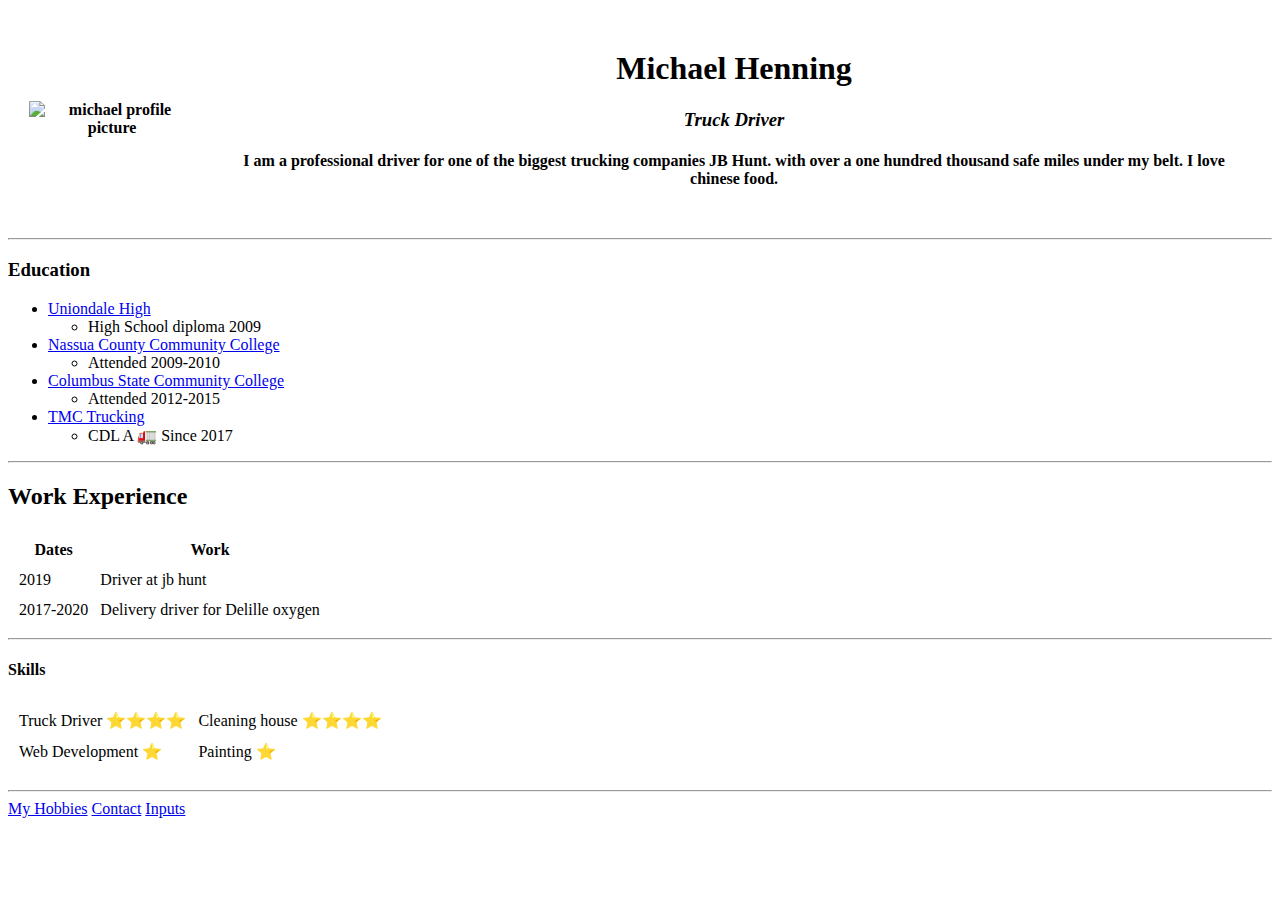
==== index.html @ 899d659f "Update index.html" ====
<!DOCTYPE html>

<head>
    <meta charset="utf-8">
    <title> 🍑Michael PS</title>

</head>

<body>
    <table cellspacing="20">
        <tr>
            <th><img src="cv/michael pp.jpg" alt="michael profile picture"></th>
            <th>
                <h1>Michael Henning</h1>
                <h3><em>Truck Driver</em> </h3>
                <h4> I am a professional driver for one of the biggest trucking companies JB Hunt. with over a one
                    hundred thousand safe miles under my belt. I love chinese food.</h4>
            </th>
        </tr>
    </table>


    <hr>
    <h3>
        Education
    </h3>
    <ul>
        <li><a href="https://uhs.uniondaleschools.org/">Uniondale High</a>
            <ul>
                <li>
                    High School diploma 2009
                </li>
            </ul>
        </li>
        <li><a href="https://www.ncc.edu/">Nassua County Community College</a>
            <ul>
                <li>
                    Attended 2009-2010
                </li>
            </ul>
        </li>
        <li><a href="https://www.cscc.edu/">Columbus State Community College</a>
            <ul>
                <li>
                    Attended 2012-2015
                </li>
            </ul>
        </li>
        <li><a
                href="https://tmcjobs.com/company-driver-flatbed-regional/76?gclid=Cj0KCQiAz9ieBhCIARIsACB0oGIW5clwJU_R1owIOj1ISr4caqsT2nPnKBHXkQZcLqgbIS7v4kWDEykaAifKEALw_wcB">TMC
                Trucking</a>
            <ul>
                <li>
                    CDL A 🚛 Since 2017
                </li>
            </ul>
        </li>

    </ul>
    <hr>
    <h2>Work Experience</h2>
    <table cellspacing="10">
        <thead>
            <tr>
                <th>Dates</th>
                <th>Work</th>
            </tr>
        </thead>
        <tr>
            <td>2019</td>
            <td>Driver at jb hunt</td>
        </tr>
        <tr>
            <td>2017-2020</td>
            <td>Delivery driver for Delille oxygen</td>
        </tr>

    </table>

    <hr>

    <h4>Skills</h4>



    <table cellspacing="10">

        <tr>
            <td>Truck Driver ⭐⭐⭐⭐</td>
            <td>Cleaning house ⭐⭐⭐⭐</td>
        </tr>
        <tr>
            <td>Web Development ⭐</td>
            <td>Painting ⭐</td>
        </tr>
        </tr>
        <tr>

        </tr>
    </table>

    </tr>

    </table>
    <hr>



</body>
<footer>
    <a href="hobbies.html">My Hobbies</a>
    <a href="contact.html">Contact</a>
    <a href="inputs.html">Inputs</a>
</footer>

</html>
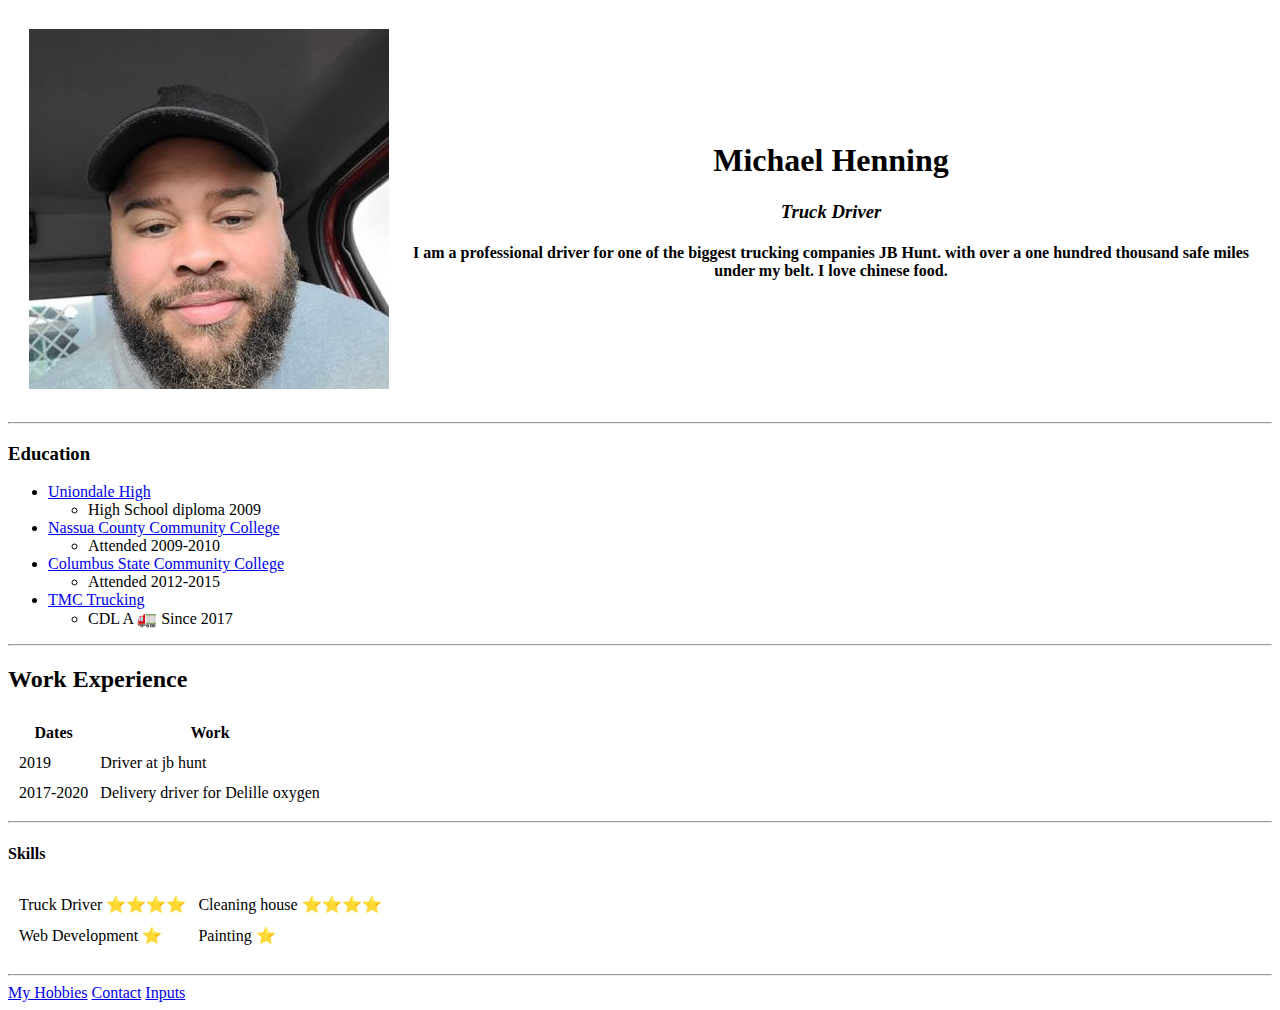
==== commit d08fa1f1: "Update index.html" ====
--- a/index.html
+++ b/index.html
@@ -9,7 +9,7 @@
 <body>
     <table cellspacing="20">
         <tr>
-            <th><img src="cv/michael pp.jpg" alt="michael profile picture"></th>
+            <th><img src="michael pp.jpg" alt="michael profile picture"></th>
             <th>
                 <h1>Michael Henning</h1>
                 <h3><em>Truck Driver</em> </h3>
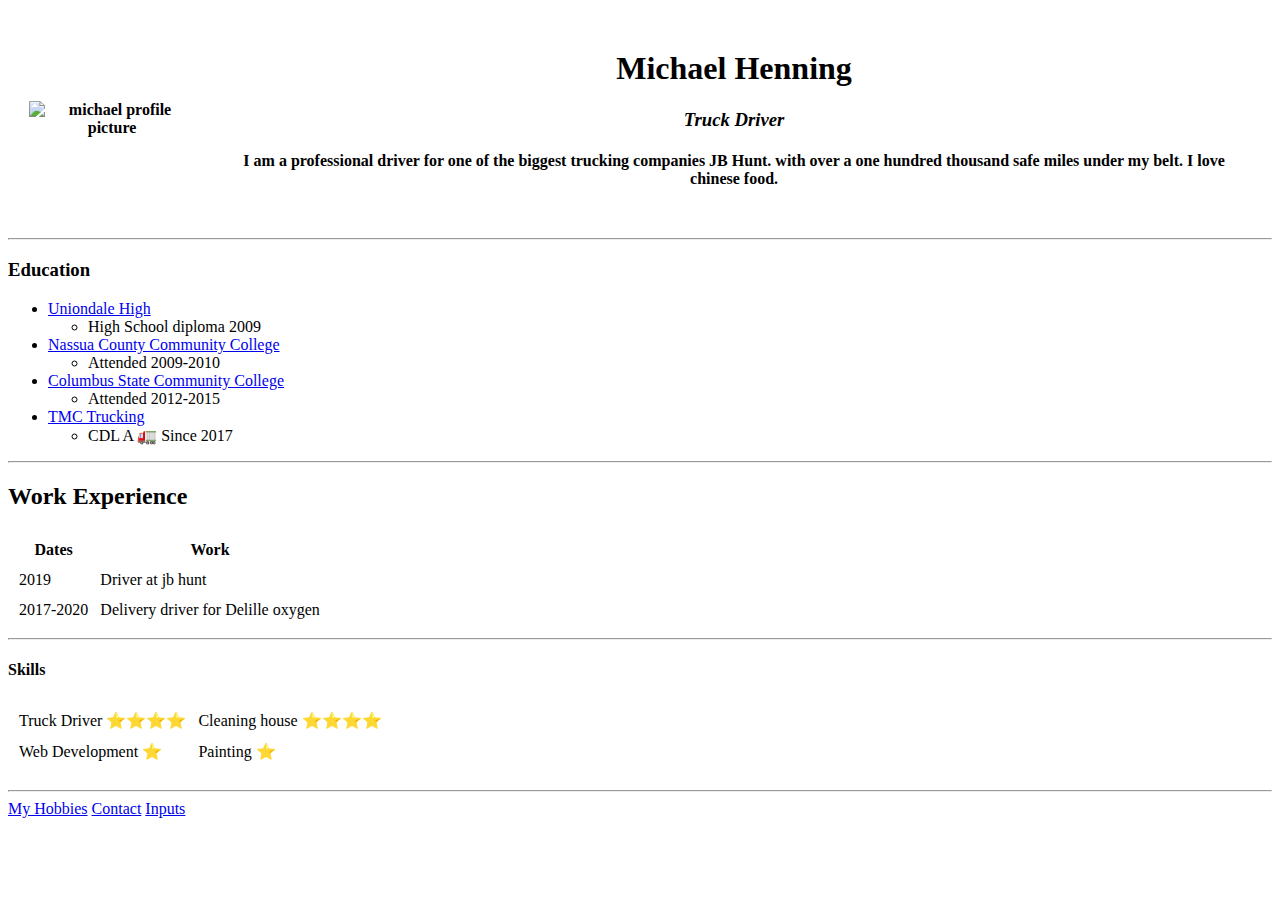
==== commit dff9f433: "Update index.html" ====
--- a/index.html
+++ b/index.html
@@ -9,7 +9,7 @@
 <body>
     <table cellspacing="20">
         <tr>
-            <th><img src="michael pp.jpg" alt="michael profile picture"></th>
+            <th><img src="cv/michael pp.jpg" alt="michael profile picture"></th>
             <th>
                 <h1>Michael Henning</h1>
                 <h3><em>Truck Driver</em> </h3>
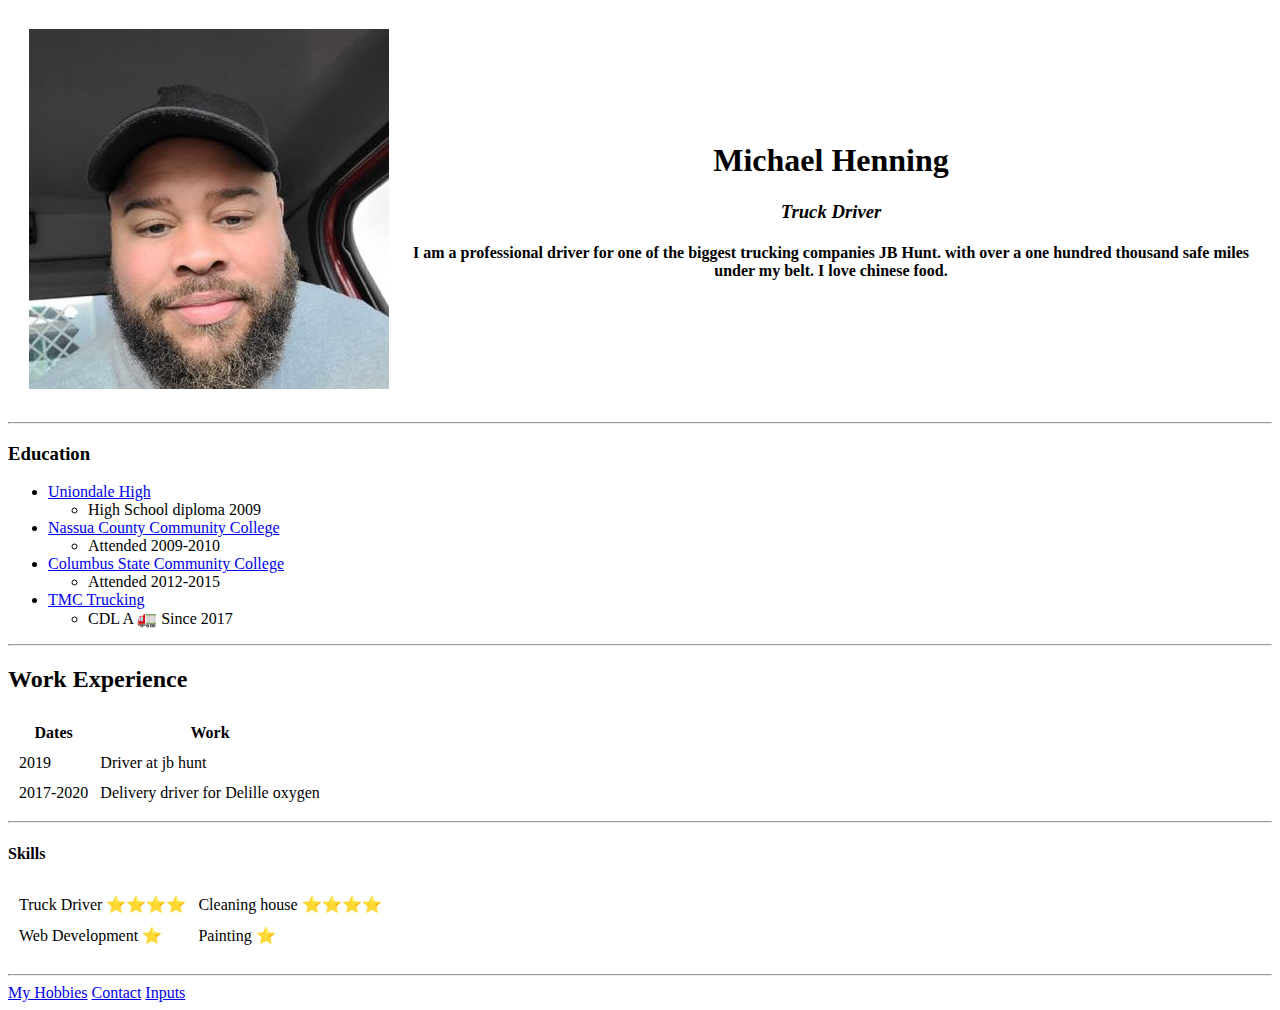
==== commit d9c0b01b: "Update index.html" ====
--- a/index.html
+++ b/index.html
@@ -9,7 +9,7 @@
 <body>
     <table cellspacing="20">
         <tr>
-            <th><img src="cv/michael pp.jpg" alt="michael profile picture"></th>
+            <th><img src="/michael pp.jpg" alt="michael profile picture"></th>
             <th>
                 <h1>Michael Henning</h1>
                 <h3><em>Truck Driver</em> </h3>
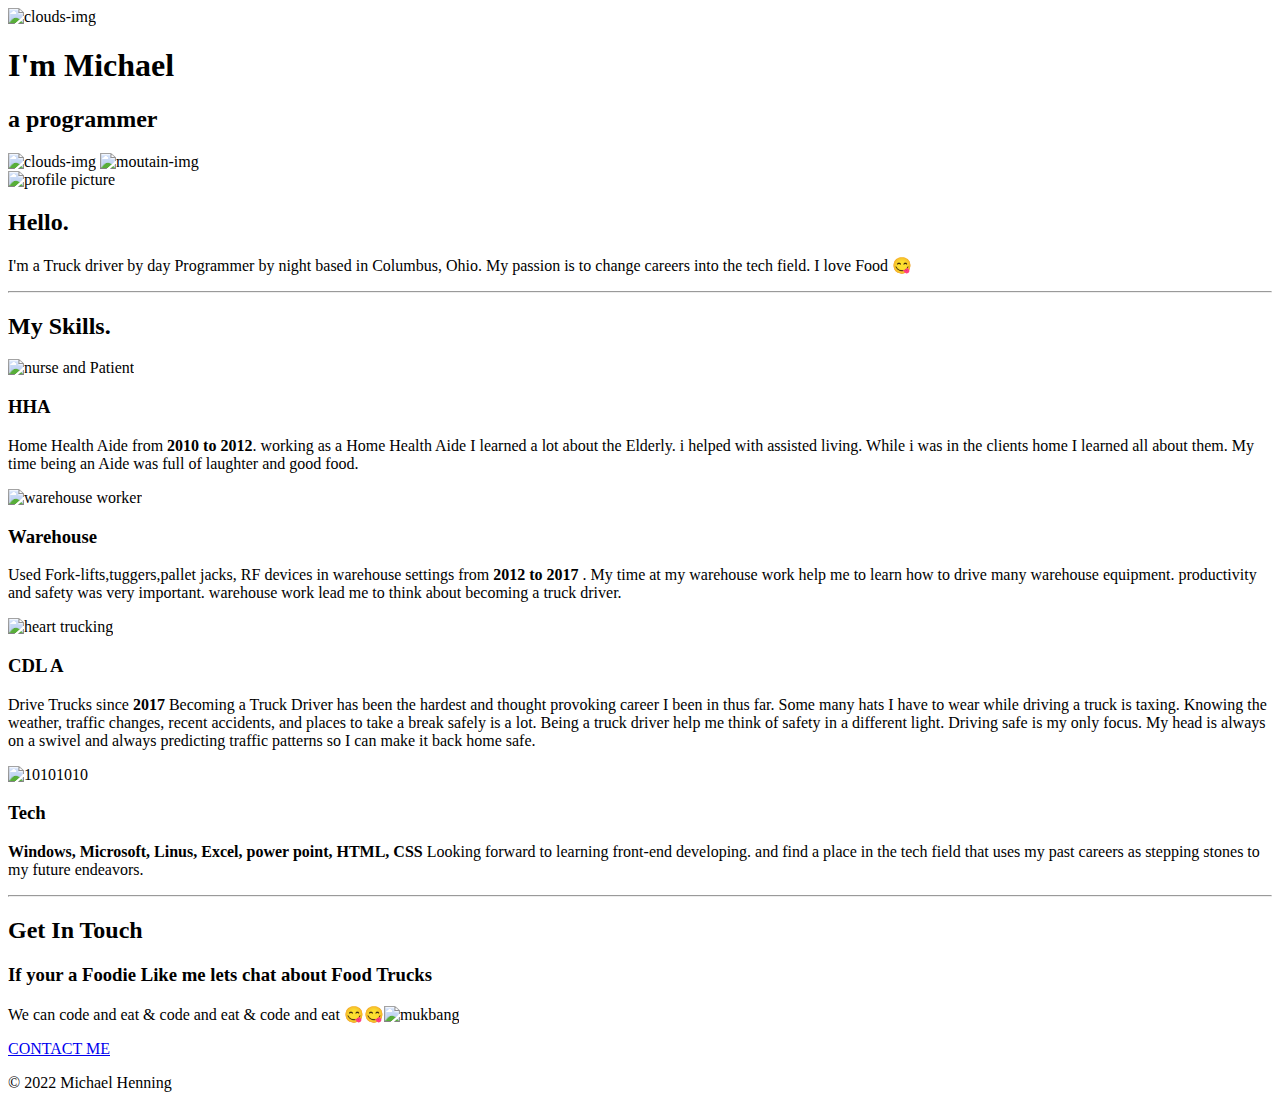
==== commit 05468488: "my website" ====
--- a/index.html
+++ b/index.html
@@ -1,116 +1,106 @@
 <!DOCTYPE html>
+<html>
 
 <head>
     <meta charset="utf-8">
-    <title> 🍑Michael PS</title>
-
+    <title>Michael Henning</title>
+    <link rel="stylesheet" type="text/css" href="css/styles.css">
+    <link rel="icon" href="favicon.ico">
+    <link rel="preconnect" href="https://fonts.googleapis.com">
+    <link rel="preconnect" href="https://fonts.gstatic.com" crossorigin>
+    <link href="https://fonts.googleapis.com/css2?family=Merriweather&family=Montserrat&family=Sacramento&display=swap"
+        rel="stylesheet">
 </head>
-
-<body>
-    <table cellspacing="20">
-        <tr>
-            <th><img src="/michael pp.jpg" alt="michael profile picture"></th>
-            <th>
-                <h1>Michael Henning</h1>
-                <h3><em>Truck Driver</em> </h3>
-                <h4> I am a professional driver for one of the biggest trucking companies JB Hunt. with over a one
-                    hundred thousand safe miles under my belt. I love chinese food.</h4>
-            </th>
-        </tr>
-    </table>
-
-
-    <hr>
-    <h3>
-        Education
-    </h3>
-    <ul>
-        <li><a href="https://uhs.uniondaleschools.org/">Uniondale High</a>
-            <ul>
-                <li>
-                    High School diploma 2009
-                </li>
-            </ul>
-        </li>
-        <li><a href="https://www.ncc.edu/">Nassua County Community College</a>
-            <ul>
-                <li>
-                    Attended 2009-2010
-                </li>
-            </ul>
-        </li>
-        <li><a href="https://www.cscc.edu/">Columbus State Community College</a>
-            <ul>
-                <li>
-                    Attended 2012-2015
-                </li>
-            </ul>
-        </li>
-        <li><a
-                href="https://tmcjobs.com/company-driver-flatbed-regional/76?gclid=Cj0KCQiAz9ieBhCIARIsACB0oGIW5clwJU_R1owIOj1ISr4caqsT2nPnKBHXkQZcLqgbIS7v4kWDEykaAifKEALw_wcB">TMC
-                Trucking</a>
-            <ul>
-                <li>
-                    CDL A 🚛 Since 2017
-                </li>
-            </ul>
-        </li>
-
-    </ul>
-    <hr>
-    <h2>Work Experience</h2>
-    <table cellspacing="10">
-        <thead>
-            <tr>
-                <th>Dates</th>
-                <th>Work</th>
-            </tr>
-        </thead>
-        <tr>
-            <td>2019</td>
-            <td>Driver at jb hunt</td>
-        </tr>
-        <tr>
-            <td>2017-2020</td>
-            <td>Delivery driver for Delille oxygen</td>
-        </tr>
-
-    </table>
-
-    <hr>
-
-    <h4>Skills</h4>
 
 
 
-    <table cellspacing="10">
+<body>
+    <div class="top-container">
+        <img class="top-cloud" src="images/cloud.png" alt="clouds-img">
+        <h1>I'm Michael</h1>
+        <h2>a programmer</h2>
+        <img class="bottom-cloud" src="images/cloud.png" alt="clouds-img">
+        <img src="images/mountain.png" alt="moutain-img">
 
-        <tr>
-            <td>Truck Driver ⭐⭐⭐⭐</td>
-            <td>Cleaning house ⭐⭐⭐⭐</td>
-        </tr>
-        <tr>
-            <td>Web Development ⭐</td>
-            <td>Painting ⭐</td>
-        </tr>
-        </tr>
-        <tr>
 
-        </tr>
-    </table>
+    </div>
 
-    </tr>
+    <div class="middle-container">
+        <div class="profile">
+            <img class="profile-pic" src="images/michael pp.jpg" alt="profile picture">
+            <h2>Hello.</h2>
+            <p class="intro">I'm a Truck driver by day Programmer by night based in Columbus, Ohio. My passion is to
+                change careers
+                into the tech field. I love Food 😋
+            </p>
+        </div>
+        <hr>
+        <div class="skills">
+            <h2>My Skills.</h2>
+            <div class="skill-row">
+                <img class="skill-pic" src="images/HHA giphy.gif" alt="nurse and Patient">
+                <h3>HHA</h3>
+                <p>Home Health Aide from <strong>2010 to 2012</strong>. working as a Home Health Aide I learned a lot
+                    about the Elderly. i helped with assisted living. While i was in the clients home I learned all
+                    about them. My time being an Aide was full of laughter and good food.</p>
+            </div>
+            <div class="skill-row">
+                <img class="skill-pic2" src="images/warehouse giphy.gif" alt="warehouse worker">
+                <h3>Warehouse</h3>
+                <p>
+                    Used Fork-lifts,tuggers,pallet jacks, RF devices in warehouse settings from
+                    <strong>
+                        2012 to 2017
+                    </strong>. My time at my warehouse work help me to learn how to drive many warehouse equipment.
+                    productivity and safety was very important. warehouse work lead me to think about becoming a truck
+                    driver.
+                </p>
+            </div>
+            <div class="skill-row">
+                <img class="skill-pic" src="images/love trucking giphy.gif" alt="heart trucking">
+                <h3>CDL A</h3>
+                <p> Drive Trucks since
+                    <strong>
+                        2017
+                    </strong>
+                    Becoming a Truck Driver has been the hardest and thought provoking career I been in thus far. Some
+                    many hats I have to wear while driving a truck is taxing. Knowing the weather, traffic changes,
+                    recent accidents, and places to take a break safely is a lot. Being a truck driver help me think of
+                    safety in a different light. Driving safe is my only focus. My head is always on a swivel and always
+                    predicting traffic patterns so I can make it back home safe.
+                </p>
+            </div>
+            <div class="skill-row">
+                <img class="skill-pic2" src="images/10110giphy.gif" alt="10101010">
+                <h3>Tech</h3>
+                <p>
+                    <strong>
+                        Windows, Microsoft, Linus, Excel, power point, HTML, CSS
+                    </strong>
+                    Looking forward to learning
+                    front-end developing. and find a place in the tech field that uses my past careers as stepping
+                    stones to my future endeavors.
+                </p>
+            </div>
+        </div>
 
-    </table>
+    </div>
     <hr>
+    <div class="contact-me">
+        <h2>Get In Touch</h2>
+        <h3>If your a Foodie Like me lets chat about Food Trucks</h3>
+        <p>We can code and eat & code and eat & code and eat 😋😋<img class="mukbang" src="images/mukbang giphy.gif"
+                alt="mukbang"> </p>
+        <a class="btn" href="mailto:mikie9092@gmail.com">CONTACT ME</a>
+    </div>
+    <div class="bottom-container">
+        <p class="copyright">© 2022 Michael Henning</p>
+    </div>
+
+    </div>
+
+</body>
 
 
 
-</body>
-<footer>
-    <a href="hobbies.html">My Hobbies</a>
-    <a href="contact.html">Contact</a>
-    <a href="inputs.html">Inputs</a>
-</footer>
-
-</html>
+</html>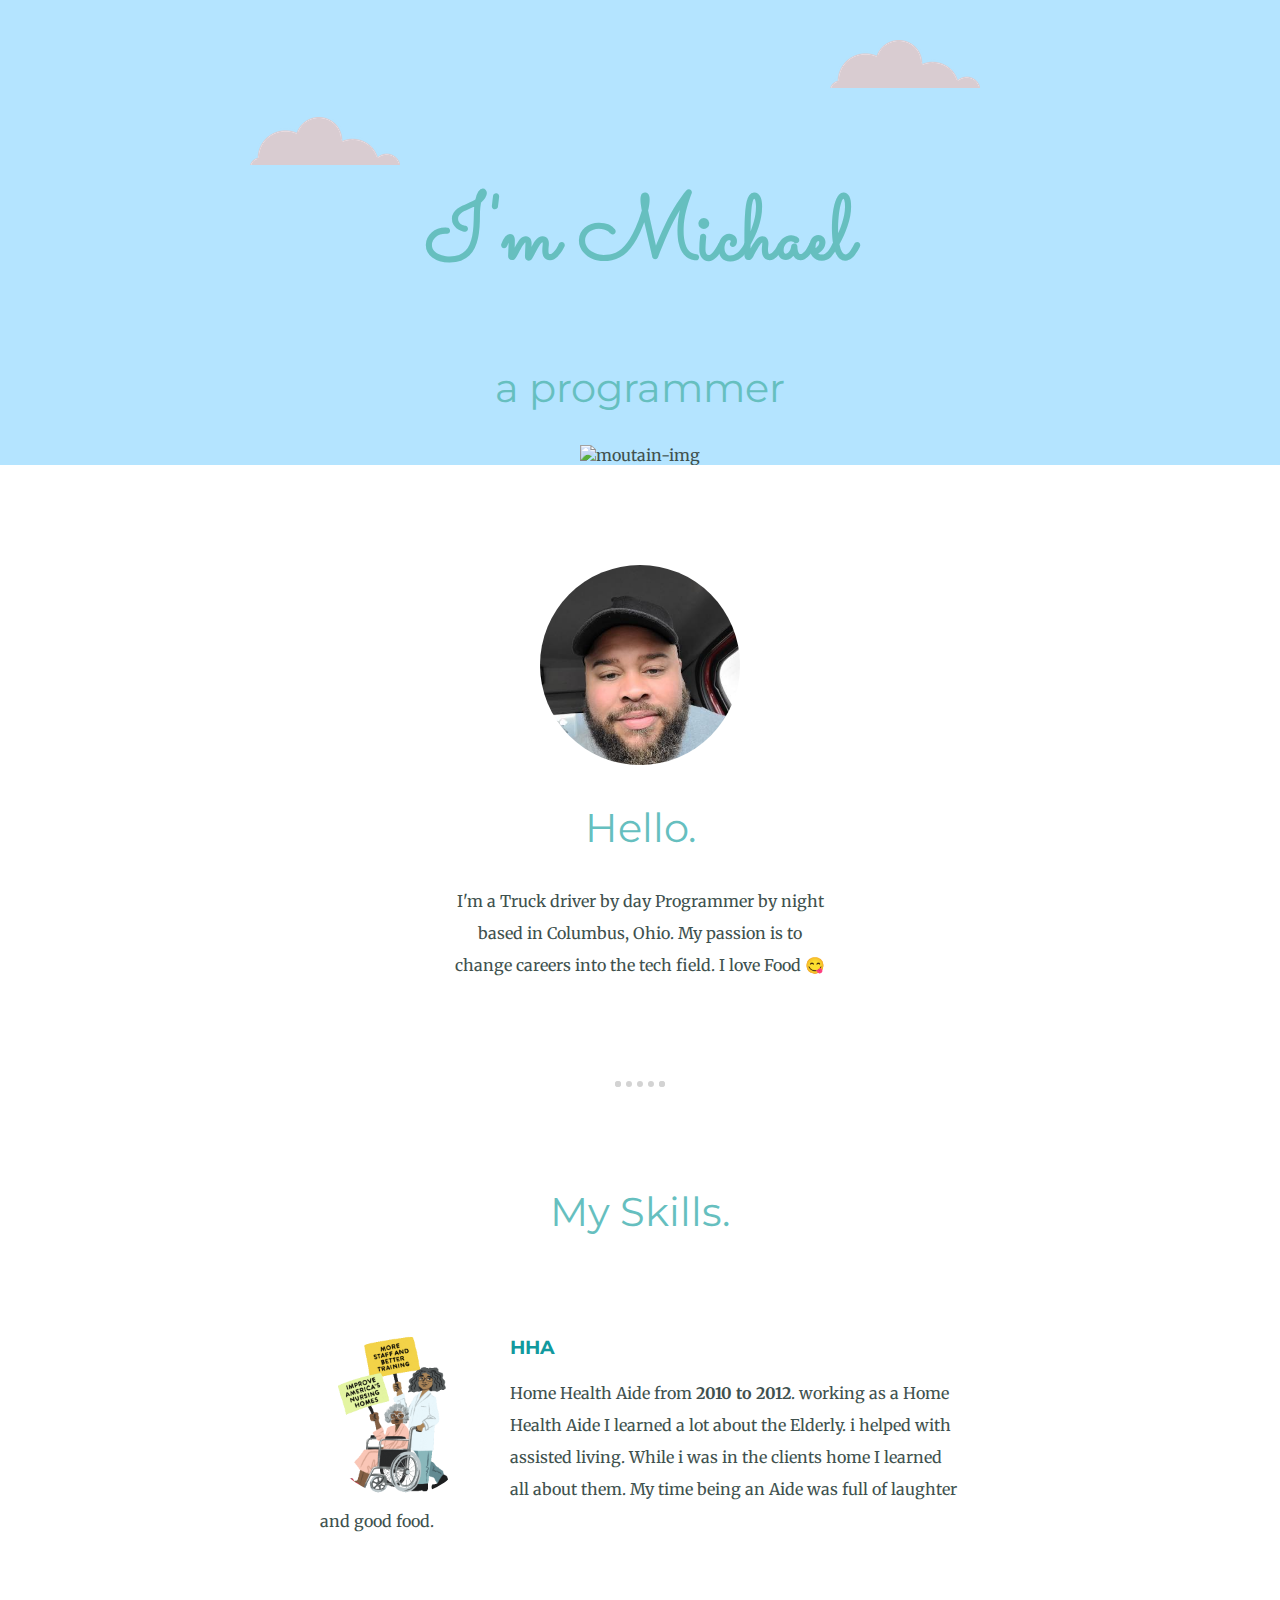
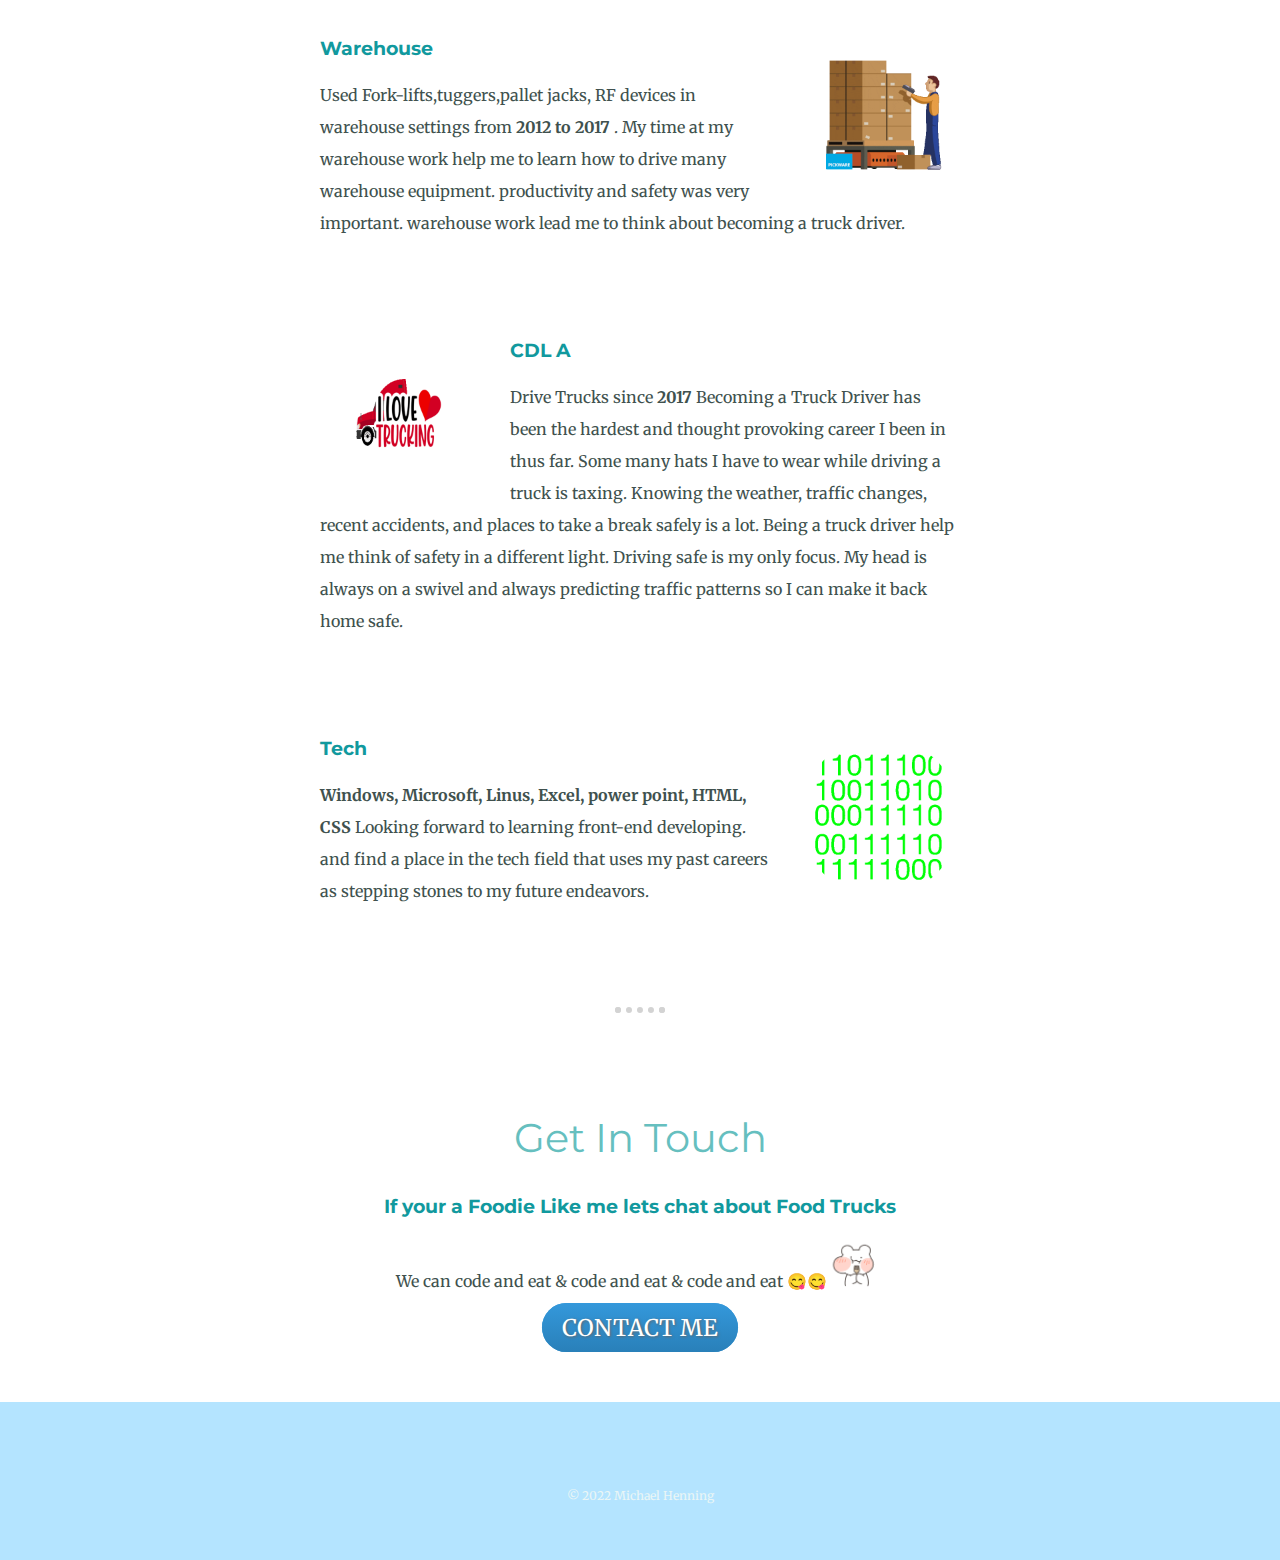
==== commit c458890c: "Update index.html" ====
--- a/index.html
+++ b/index.html
@@ -4,7 +4,7 @@
 <head>
     <meta charset="utf-8">
     <title>Michael Henning</title>
-    <link rel="stylesheet" type="text/css" href="css/styles.css">
+    <link rel="stylesheet" type="text/css" href="styles.css">
     <link rel="icon" href="favicon.ico">
     <link rel="preconnect" href="https://fonts.googleapis.com">
     <link rel="preconnect" href="https://fonts.gstatic.com" crossorigin>
@@ -16,10 +16,10 @@
 
 <body>
     <div class="top-container">
-        <img class="top-cloud" src="images/cloud.png" alt="clouds-img">
+        <img class="top-cloud" src="cloud.png" alt="clouds-img">
         <h1>I'm Michael</h1>
         <h2>a programmer</h2>
-        <img class="bottom-cloud" src="images/cloud.png" alt="clouds-img">
+        <img class="bottom-cloud" src="cloud.png" alt="clouds-img">
         <img src="images/mountain.png" alt="moutain-img">
 
 
@@ -27,7 +27,7 @@
 
     <div class="middle-container">
         <div class="profile">
-            <img class="profile-pic" src="images/michael pp.jpg" alt="profile picture">
+            <img class="profile-pic" src="michael pp.jpg" alt="profile picture">
             <h2>Hello.</h2>
             <p class="intro">I'm a Truck driver by day Programmer by night based in Columbus, Ohio. My passion is to
                 change careers
@@ -38,14 +38,14 @@
         <div class="skills">
             <h2>My Skills.</h2>
             <div class="skill-row">
-                <img class="skill-pic" src="images/HHA giphy.gif" alt="nurse and Patient">
+                <img class="skill-pic" src="HHA giphy.gif" alt="nurse and Patient">
                 <h3>HHA</h3>
                 <p>Home Health Aide from <strong>2010 to 2012</strong>. working as a Home Health Aide I learned a lot
                     about the Elderly. i helped with assisted living. While i was in the clients home I learned all
                     about them. My time being an Aide was full of laughter and good food.</p>
             </div>
             <div class="skill-row">
-                <img class="skill-pic2" src="images/warehouse giphy.gif" alt="warehouse worker">
+                <img class="skill-pic2" src="warehouse giphy.gif" alt="warehouse worker">
                 <h3>Warehouse</h3>
                 <p>
                     Used Fork-lifts,tuggers,pallet jacks, RF devices in warehouse settings from
@@ -57,7 +57,7 @@
                 </p>
             </div>
             <div class="skill-row">
-                <img class="skill-pic" src="images/love trucking giphy.gif" alt="heart trucking">
+                <img class="skill-pic" src="love trucking giphy.gif" alt="heart trucking">
                 <h3>CDL A</h3>
                 <p> Drive Trucks since
                     <strong>
@@ -71,7 +71,7 @@
                 </p>
             </div>
             <div class="skill-row">
-                <img class="skill-pic2" src="images/10110giphy.gif" alt="10101010">
+                <img class="skill-pic2" src="10110giphy.gif" alt="10101010">
                 <h3>Tech</h3>
                 <p>
                     <strong>
@@ -89,7 +89,7 @@
     <div class="contact-me">
         <h2>Get In Touch</h2>
         <h3>If your a Foodie Like me lets chat about Food Trucks</h3>
-        <p>We can code and eat & code and eat & code and eat 😋😋<img class="mukbang" src="images/mukbang giphy.gif"
+        <p>We can code and eat & code and eat & code and eat 😋😋<img class="mukbang" src="mukbang giphy.gif"
                 alt="mukbang"> </p>
         <a class="btn" href="mailto:mikie9092@gmail.com">CONTACT ME</a>
     </div>
@@ -103,4 +103,4 @@
 
 
 
-</html>+</html>
--- a/styles.css
+++ b/styles.css
@@ -0,0 +1,176 @@
+hr{
+    border: dotted #eaf6f6 6px;
+    border-bottom: none;
+    border-color: lightgray;
+    width: 3%;
+    margin: 100px auto;
+    
+}
+body{
+    margin:0;
+    text-align: center;
+    font-family: 'Merriweather', serif;
+    color: #40514e;
+}
+h1{
+    margin: 50px auto 0 auto;
+    font-family: 'Sacramento', cursive;
+    font-size: 5.625rem;
+    color: #66BFBF;
+    line-height: 2;
+}
+h2{
+    font-family: 'Montserrat', sans-serif; 
+    font-size: 2.5rem;
+    color: #66BFBF;
+    font-weight: normal;
+}
+h3{
+    font-family: 'Montserrat', sans-serif;
+    color: #11999E;
+}
+p{
+    line-height: 2; 
+}
+
+
+a{
+    color:#11999E ;
+}
+.top-container{
+    position: relative;
+    padding-top: 100px;
+    background-color:#B4E4FF;
+}
+.profile-pic{
+   border-radius: 50%;
+   -webkit-border-radius: 50%;
+   -moz-border-radius: 50%;
+   -ms-border-radius: 50%;
+   -o-border-radius: 50%;
+   height:200px;
+}
+.skill-row{
+    width: 50%;
+   margin: 100px auto 100px auto;
+   text-align: left;
+   
+   
+}
+.skill-pic{
+    border-radius: 50%;
+    -webkit-border-radius: 50%;
+    -moz-border-radius: 50%;
+    -ms-border-radius: 50%;
+    -o-border-radius: 50%;
+    width: 25%;
+    float: left;
+    margin-right: 30px;
+}
+.skill-pic2{
+    border-radius: 50%;
+    -webkit-border-radius: 50%;
+    -moz-border-radius: 50%;
+    -ms-border-radius: 50%;
+    -o-border-radius: 50%;
+    width: 25%;
+    float: right;
+    margin-left: 30px;
+    
+}
+
+.mukbang{
+    height: 50px;
+}
+.bottom-cloud{
+    position: absolute;
+    left:250px;
+    bottom: 300px;
+}
+.top-cloud{
+    position: absolute;
+    right:300px;
+    top: 40px;
+
+
+}
+.contact-me{
+    width: 40%;
+    margin: 40px auto 60px;
+}
+
+.btn {
+    background: #3498db;
+    background-image: -webkit-linear-gradient(top, #3498db, #2980b9);
+    background-image: -moz-linear-gradient(top, #3498db, #2980b9);
+    background-image: -ms-linear-gradient(top, #3498db, #2980b9);
+    background-image: -o-linear-gradient(top, #3498db, #2980b9);
+    background-image: linear-gradient(to bottom, #3498db, #2980b9);
+    -webkit-border-radius: 28;
+    -moz-border-radius: 28;
+    border-radius: 28px;
+    text-shadow: 1px 1px 3px #666666;
+    font-family: 'Merriweather', serif;
+    color: #ffffff;
+    font-size: 23px;
+    padding: 10px 20px 10px 20px;
+    text-decoration: none;
+  }
+  
+  .btn:hover {
+    background: #3cb0fd;
+    background-image: -webkit-linear-gradient(top, #3cb0fd, #3498db);
+    background-image: -moz-linear-gradient(top, #3cb0fd, #3498db);
+    background-image: -ms-linear-gradient(top, #3cb0fd, #3498db);
+    background-image: -o-linear-gradient(top, #3cb0fd, #3498db);
+    background-image: linear-gradient(to bottom, #3cb0fd, #3498db);
+    text-decoration: none;
+  }
+.middle-container{
+    margin: 100px 0;
+    
+}
+.bottom-container{
+    background-color: #B4E4FF;
+    padding: 50px 0 20px;
+}
+.copyright{
+    color: #eaf6f6;
+    font-size: 0.75rem;
+    padding: 20px 0;
+}
+.intro{
+    width: 30%;
+    margin: auto;
+}
+
+
+
+
+/******challange****/
+/**
+.top-container{
+    border:black solid 10px;
+    background-color: #FFD4D4;
+    padding:20px;
+    height:200px;
+    width:200px;
+   
+}
+.middle-container{
+    border:solid black 20px;
+    background-color: #FFFFE8;
+    height:200px;
+    width:200px;
+    margin-left:260px;
+   
+}
+.bottom-container{
+    border:solid black 10px;
+    background-color: #CDE990;
+    height:200px;
+    width:200px;
+    margin-left: 500px;
+   
+}
+**/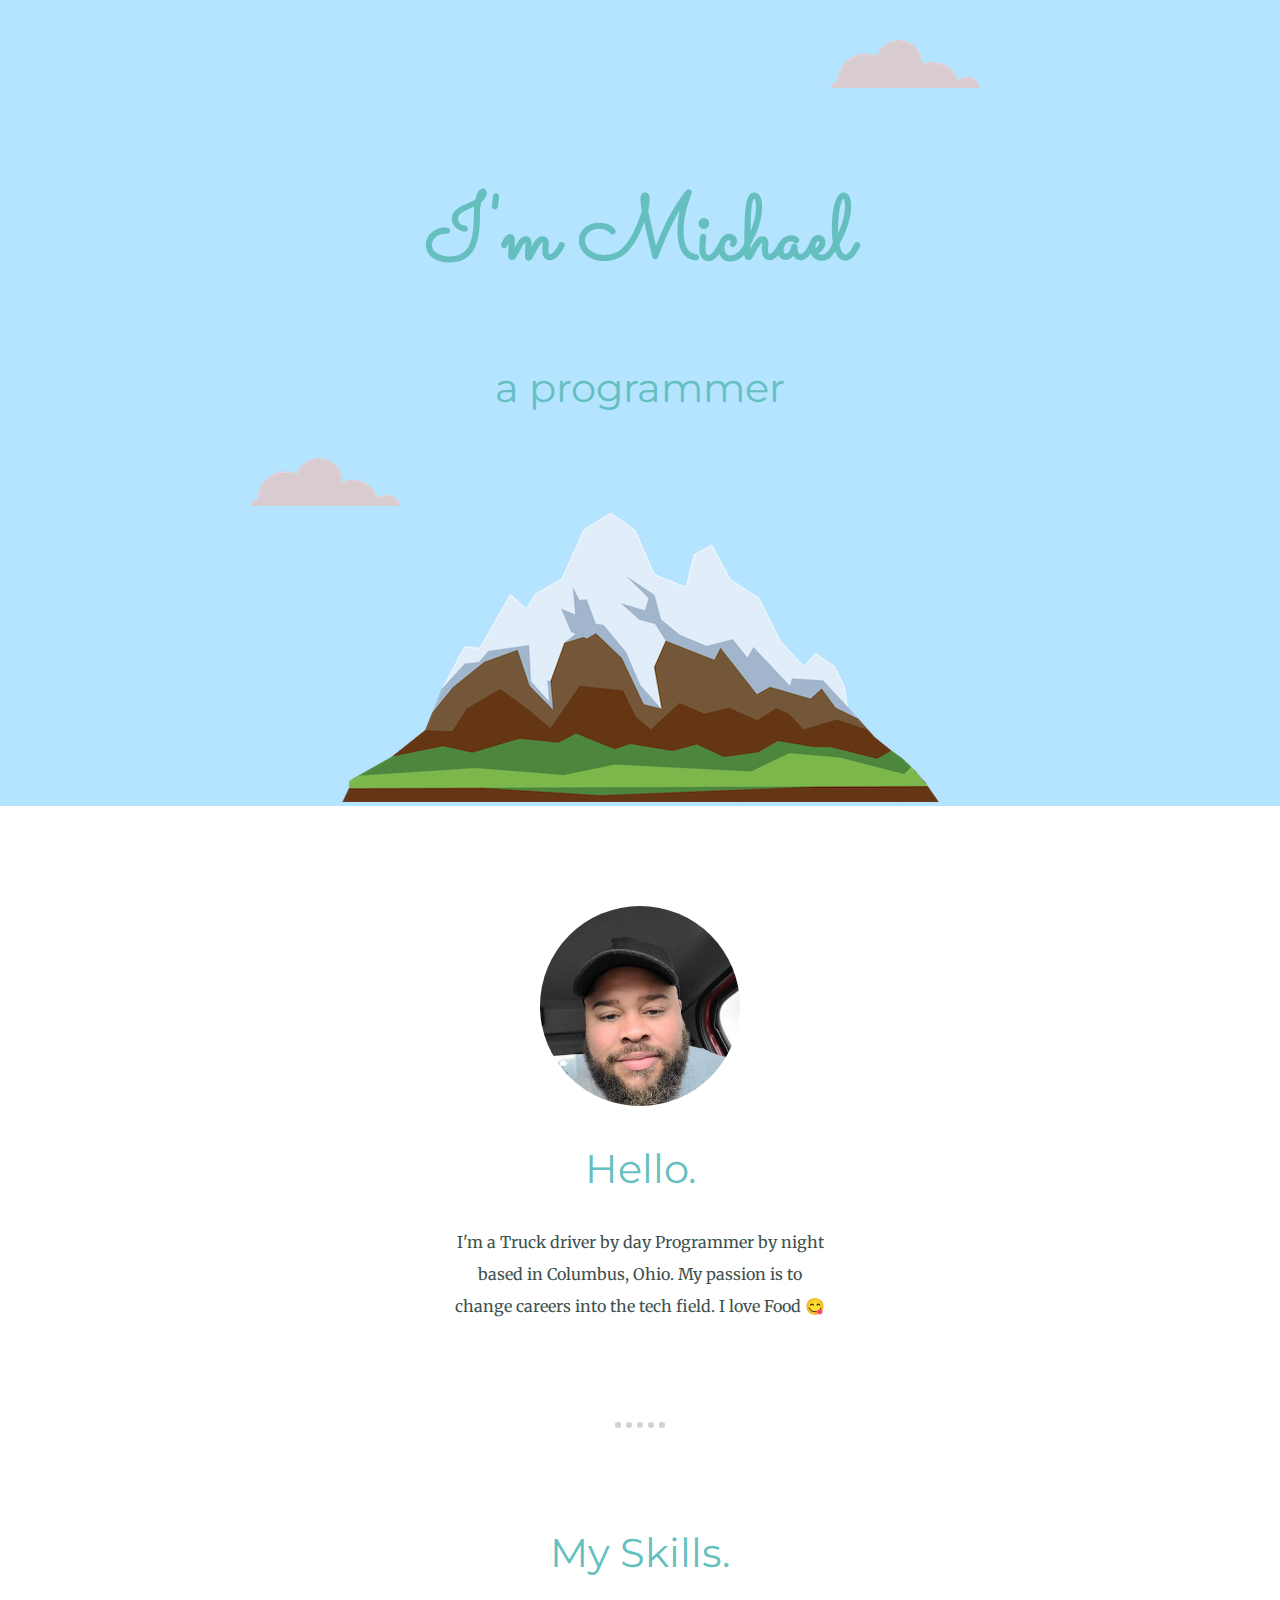
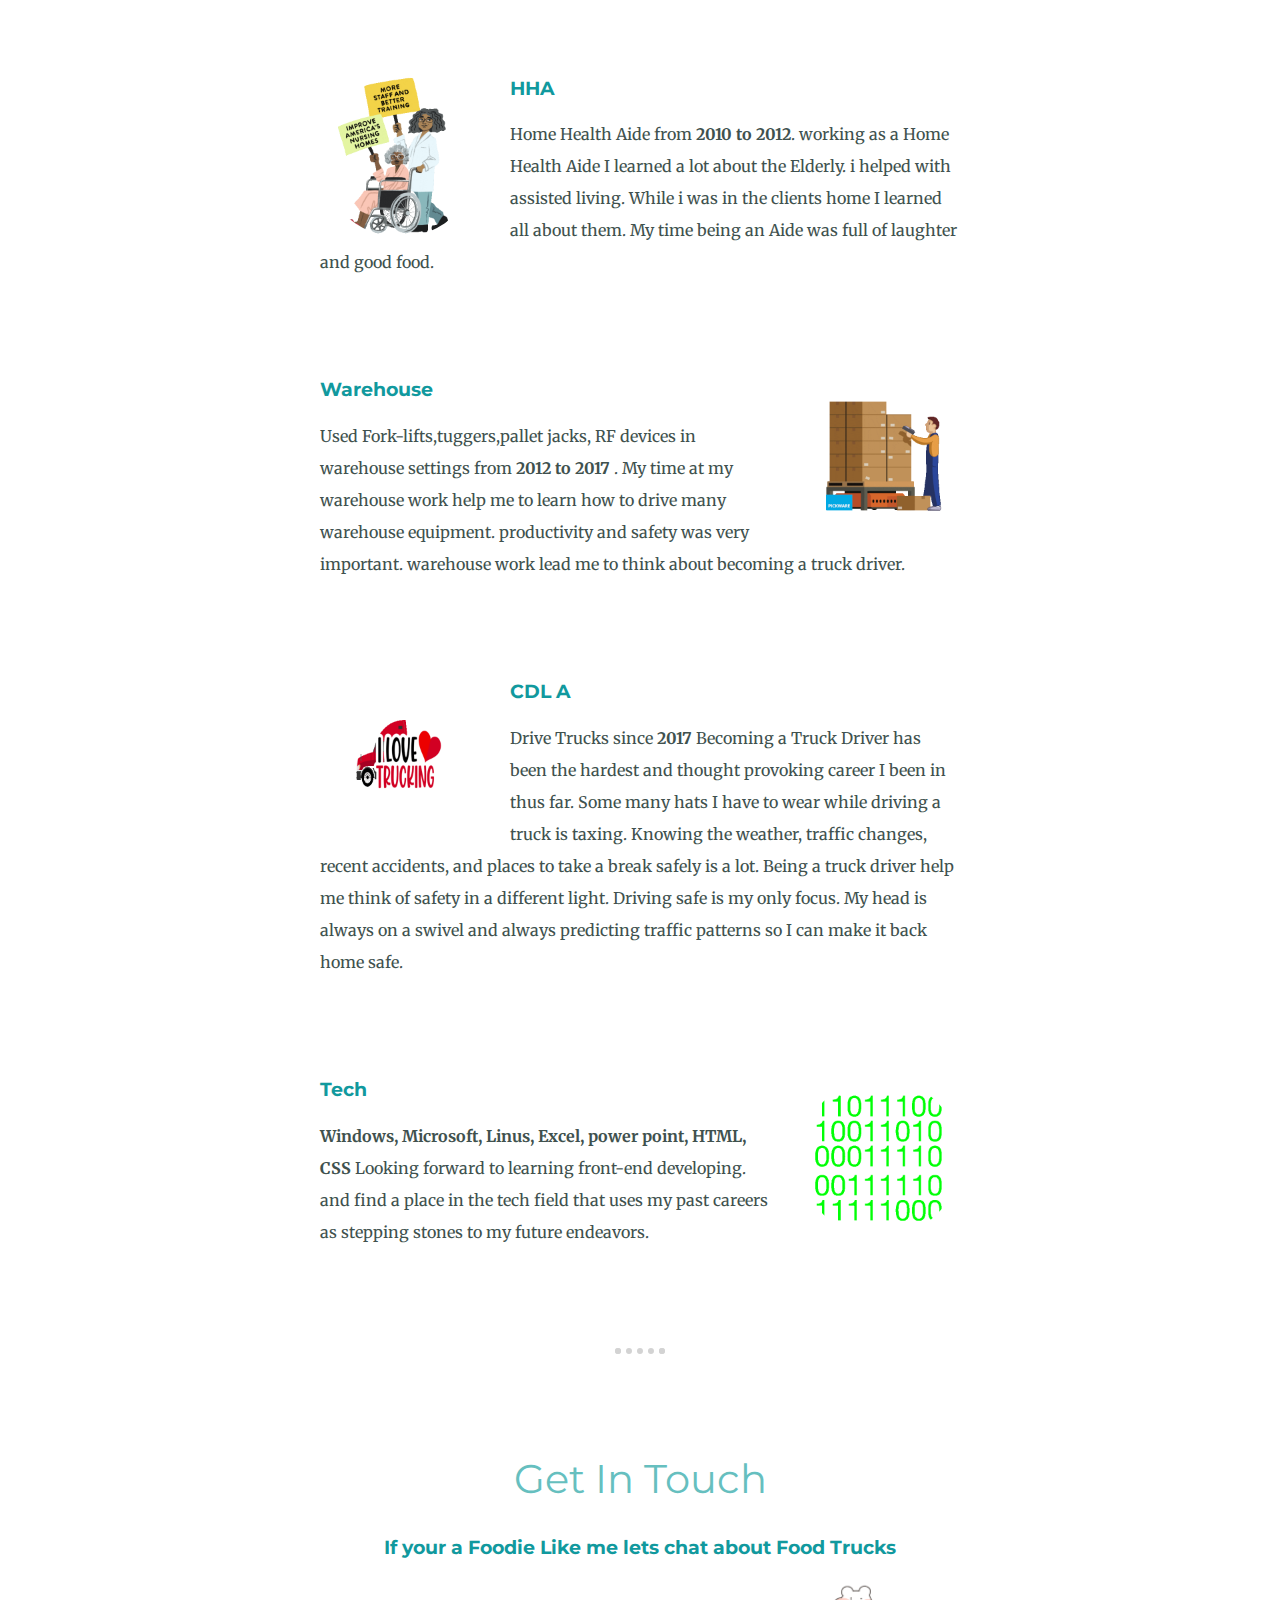
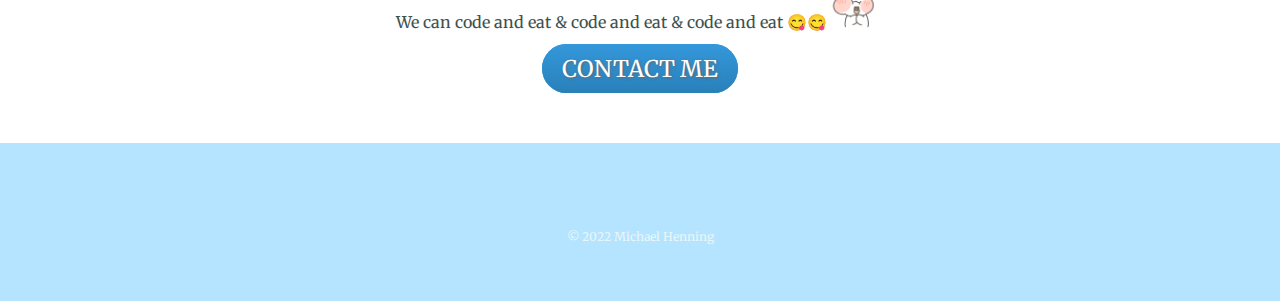
==== commit 027ce15b: "Update index.html" ====
--- a/index.html
+++ b/index.html
@@ -20,7 +20,7 @@
         <h1>I'm Michael</h1>
         <h2>a programmer</h2>
         <img class="bottom-cloud" src="cloud.png" alt="clouds-img">
-        <img src="images/mountain.png" alt="moutain-img">
+        <img src="mountain.png" alt="moutain-img">
 
 
     </div>
@@ -70,7 +70,7 @@
                     predicting traffic patterns so I can make it back home safe.
                 </p>
             </div>
-            <div class="skill-row">
+            <div class="skill-row clearfix">
                 <img class="skill-pic2" src="10110giphy.gif" alt="10101010">
                 <h3>Tech</h3>
                 <p>
